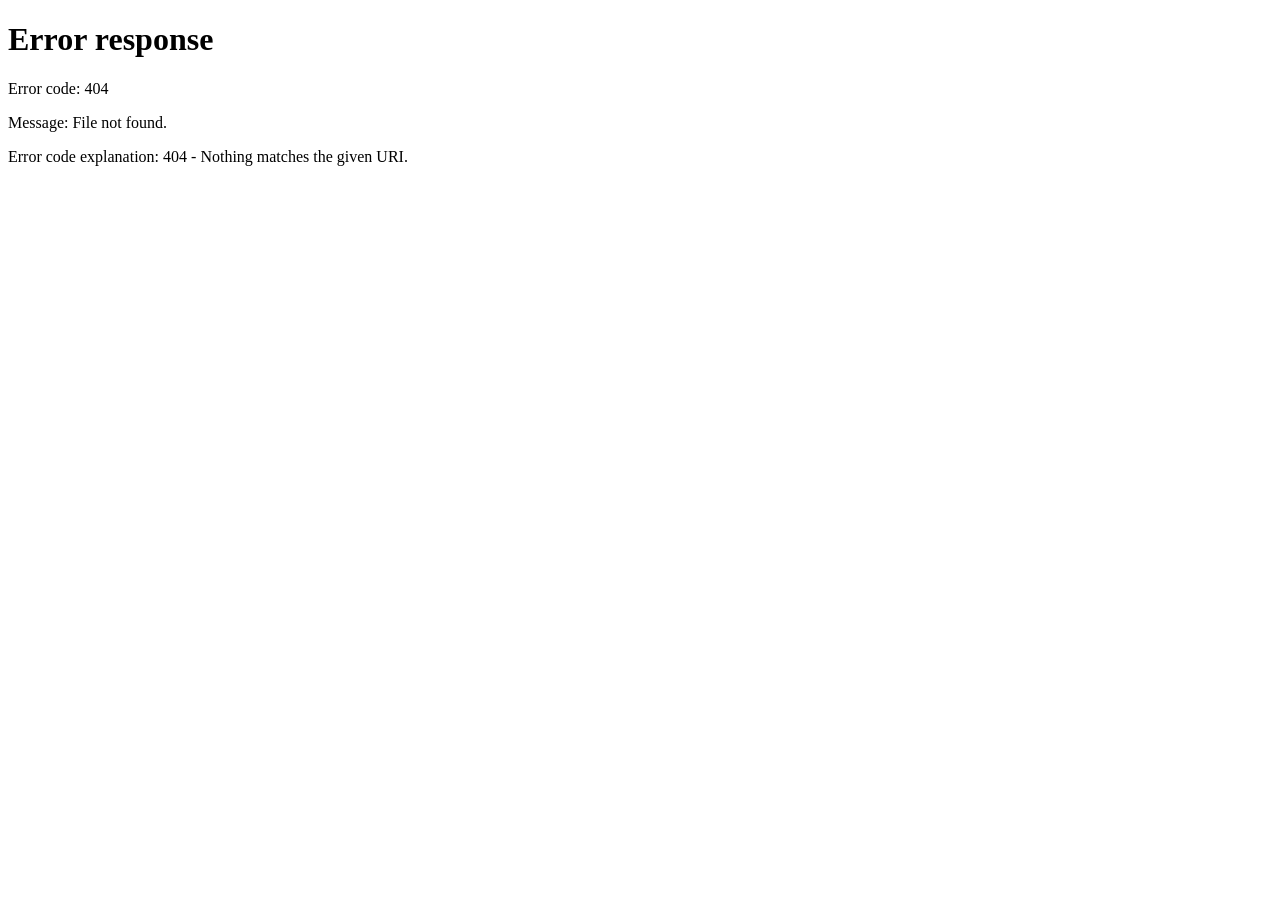
==== about.html @ 1d222ecc "Login Sequence, membershis and instruct completed," ====
<!DOCTYPE html>
<html lang="en">
<head>
  <meta charset="UTF-8">
  <meta name="viewport" content="width=device-width, initial-scale=1.0">
  <title>About – DoBu Martial Arts</title>
  <link rel="stylesheet" href="style.css">
</head>
<body>

<!-- ===== NAVIGATION ===== -->
<nav class="navbar">
  <div class="nav-logo">
    <div class="logo-circle"></div>
    <div class="logo-text">
      <span class="logo-name">DOBU NAME</span>
      <span class="logo-tagline">MARTIAL ARTS</span>
    </div>
  </div>
  <ul class="nav-links">
    <li><a href="home.html">HOME</a></li>
    <li><a href="about.html" class="nav-active">ABOUT</a></li>
    <li><a href="membership.html">MEMBERSHIP</a></li>
    <li><a href="mytimetable.html">TIMETABLE</a></li>
    <li><a href="forum.html">FORUM</a></li>
    <li><a href="contact.html">CONTACT</a></li>
    <li><a href="myaccount.html">MY ACCOUNT</a></li>
    <li><button class="btn-logout" onclick="logout()">LOGOUT</button></li>
  </ul>
</nav>

<!-- ===== ABOUT ===== -->
<section id="about" class="about">
  <div class="about-inner">
    <div class="about-text">
      <h2>ABOUT US</h2>
      <div class="accent-bar yellow-bar"></div>
      <p>We are a community dedicated to building strong minds and bodies through traditional martial arts.</p>
      <p>Our mission is to help every student grow in discipline, respect and confidence — on and off the mat.</p>
    </div>
    <div class="about-photo">
      <div class="photo-placeholder green-border">PHOTO</div>
    </div>
  </div>

  <div class="path-section">
    <h3 class="path-heading">THE PATH OF GROWTH</h3>
    <div class="growth-grid">
      <div class="growth-card" style="border-color:#FFC107;">
        <div class="growth-icon yellow-icon">&#9651;</div>
        <h4>DISCIPLINE</h4>
        <p>Build consistency and self-control.</p>
      </div>
      <div class="growth-card" style="border-color:#FF8A00;">
        <div class="growth-icon orange-icon">&#9651;</div>
        <h4>RESPECT</h4>
        <p>Honor yourself and others.</p>
      </div>
      <div class="growth-card" style="border-color:#2ECC71;">
        <div class="growth-icon green-icon">&#9651;</div>
        <h4>FOCUS</h4>
        <p>Sharpen your mind and stay present.</p>
      </div>
      <div class="growth-card" style="border-color:#1E88E5;">
        <div class="growth-icon blue-icon">&#9651;</div>
        <h4>CONFIDENCE</h4>
        <p>Grow stronger everyday.</p>
      </div>
    </div>
  </div>
</section>

<!-- ===== FOOTER ===== -->
<footer class="footer">
  <div class="footer-grid">
    <div class="footer-brand">
      <div class="logo-text">
        <span class="logo-name">DOBU NAME</span>
        <span class="logo-tagline">MARTIAL ARTS</span>
      </div>
      <p>Building better people<br>through martial arts.</p>
      <div class="footer-social">
        <a href="#">f</a>
        <a href="#">ig</a>
        <a href="#">yt</a>
      </div>
    </div>
    <div class="footer-col">
      <h4>QUICK LINKS</h4>
      <a href="home.html">Home</a>
      <a href="about.html">About</a>
      <a href="membership.html">Membership</a>
      <a href="timetable.html">Timetable</a>
      <a href="forum.html">Forum</a>
      <a href="contact.html">Contact</a>
    </div>
    <div class="footer-col">
      <h4>PROGRAMS</h4>
      <a href="#">Kids</a>
      <a href="#">Teens</a>
      <a href="#">Adults</a>
      <a href="#">Competition</a>
      <a href="#">Private Lessons</a>
    </div>
    <div class="footer-col">
      <h4>GET IN TOUCH</h4>
      <p>01234 567890</p>
      <p>info@dojoname.com</p>
      <p>123 Dojo Way,<br>Martial City, MC 12345</p>
    </div>
  </div>
  <div class="footer-bottom">
    <p>© 2024 DoBu Martial Arts. All rights reserved.</p>
  </div>
</footer>

<script src="script.js"></script>
</body>
</html>
---- style.css ----
/* =============================================
   BELT COLOUR SYSTEM (used as design tokens)
   WHITE   #F5F5F5  — Beginner
   YELLOW  #FFC107  — Awareness
   ORANGE  #FF8A00  — Energy
   GREEN   #2ECC71  — Growth
   BLUE    #1E88E5  — Focus
   BROWN   #8B5A2B  — Maturity
   BLACK   #111111  — Mastery
   ============================================= */

:root {
  --white-belt:  #F5F5F5;
  --yellow-belt: #FFC107;
  --orange-belt: #FF8A00;
  --green-belt:  #2ECC71;
  --blue-belt:   #1E88E5;
  --brown-belt:  #8B5A2B;
  --black-belt:  #111111;

  --bg:          #0a0a0a;
  --bg-card:     #181818;
  --border:      #2a2a2a;
  --text:        #ffffff;
  --text-muted:  #888888;
}

/* ===== RESET ===== */
*, *::before, *::after { box-sizing: border-box; margin: 0; padding: 0; }
html { scroll-behavior: smooth; }

body {
  font-family: Arial, sans-serif;
  background: var(--bg);
  color: var(--text);
  padding: 0;
}

/* ===== NAVIGATION ===== */
.navbar {
  display: flex;
  align-items: center;
  justify-content: space-between;
  padding: 14px 40px;
  background: #080808;
  border-bottom: 1px solid var(--border);
  position: sticky;
  top: 0;
  z-index: 999;
}

.nav-logo {
  display: flex;
  align-items: center;
  gap: 10px;
}

.logo-circle {
  width: 34px;
  height: 34px;
  border-radius: 50%;
  border: 2px solid var(--yellow-belt);
  flex-shrink: 0;
}

.logo-text {
  display: flex;
  flex-direction: column;
  line-height: 1.2;
}

.logo-name {
  font-size: 14px;
  font-weight: 900;
  letter-spacing: 2px;
  color: var(--text);
}

.logo-tagline {
  font-size: 8px;
  letter-spacing: 3px;
  color: var(--text-muted);
  text-transform: uppercase;
}

.nav-links {
  list-style: none;
  display: flex;
  align-items: center;
  gap: 24px;
}

.nav-links a {
  text-decoration: none;
  font-size: 11px;
  font-weight: 700;
  letter-spacing: 1.5px;
  color: var(--text-muted);
  transition: color 0.2s;
}

.nav-links a:hover { color: var(--text); }

.nav-links a.nav-active {
  color: var(--text);
  border-bottom: 2px solid var(--yellow-belt);
  padding-bottom: 2px;
}

.btn-logout {
  background: transparent;
  border: 1px solid var(--border);
  color: var(--text-muted);
  font-size: 11px;
  font-weight: 700;
  letter-spacing: 1.5px;
  padding: 6px 14px;
  cursor: pointer;
  transition: all 0.2s;
}

.btn-logout:hover {
  border-color: var(--text-muted);
  color: var(--text);
}

/* ===== BUTTONS ===== */
.btn {
  display: inline-block;
  padding: 12px 26px;
  font-size: 12px;
  font-weight: 700;
  letter-spacing: 1.5px;
  text-decoration: none;
  cursor: pointer;
  border: 2px solid transparent;
  transition: opacity 0.2s, transform 0.1s;
  text-align: center;
}

.btn:hover { opacity: 0.88; transform: translateY(-1px); }

.btn-yellow { background: var(--yellow-belt); color: #000; }
.btn-green  { background: var(--green-belt);  color: #000; }
.btn-blue   { background: var(--blue-belt);   color: #fff; }
.btn-white  { background: var(--white-belt);  color: #000; }

.btn-outline {
  background: transparent;
  border-color: var(--text);
  color: var(--text);
}

.btn-outline:hover {
  background: var(--text);
  color: #000;
}

.full-width { width: 100%; }

/* ===== HERO ===== */
.hero {
  min-height: 100vh;
  background-image:
  linear-gradient(rgba(0,0,0,0.55), rgba(0,0,0,0.55)),
  url('Hero Background.png');
  background-size: cover;
  background-position: center;
  position: relative;
  position: relative;
  display: flex;
  flex-direction: column;
  justify-content: center;
  padding: 80px 60px 50px;
  overflow: hidden;

}


.hero-content {
  position: relative;
  z-index: 2;
  max-width: 620px;
}

.hero-title {
  font-size: clamp(48px, 6vw, 80px);
  font-weight: 900;
  line-height: 1.02;
  letter-spacing: -1px;
  text-transform: uppercase;
  margin-bottom: 20px;
}

.hero-sub {
  font-size: 14px;
  color: var(--text-muted);
  line-height: 1.7;
  margin-bottom: 32px;
}

.hero-buttons {
  display: flex;
  gap: 14px;
  flex-wrap: wrap;
}

/* Belt progression timeline */
.belt-progression {
  position: relative;
  z-index: 2;
  margin-top: 70px;
  padding-top: 30px;
  border-top: 1px solid var(--border);
}

.belt-label {
  font-size: 11px;
  letter-spacing: 2px;
  color: var(--text-muted);
  margin-bottom: 18px;
}

.belt-timeline {
  display: flex;
  align-items: center;
}

.belt-stop {
  display: flex;
  flex-direction: column;
  align-items: center;
  gap: 7px;
  min-width: 72px;
}

.belt-dot {
  width: 18px;
  height: 18px;
  border-radius: 50%;
  transition: transform 0.2s;
}

.belt-stop.active .belt-dot {
  width: 26px;
  height: 26px;
  box-shadow: 0 0 14px rgba(255,255,255,0.25);
}

.belt-name {
  font-size: 9px;
  font-weight: 700;
  letter-spacing: 1px;
}

.belt-rank {
  font-size: 8px;
  color: var(--text-muted);
  letter-spacing: 1px;
}

.belt-line {
  flex: 1;
  height: 2px;
  background: var(--border);
  margin-top: -24px;
}

/* ===== ABOUT ===== */
.about {
  padding: 90px 60px;
  background: #0d0d0d;
}

.about-inner {
  display: flex;
  gap: 60px;
  align-items: center;
  max-width: 1100px;
  margin: 0 auto 60px;
}

.about-text h2 {
  font-size: 38px;
  font-weight: 900;
  letter-spacing: 3px;
  margin-bottom: 14px;
}

.accent-bar {
  width: 48px;
  height: 3px;
  margin-bottom: 22px;
}

.yellow-bar { background: var(--yellow-belt); }

.about-text p {
  font-size: 14px;
  color: var(--text-muted);
  line-height: 1.75;
  margin-bottom: 12px;
  max-width: 420px;
}

.about-photo {
  flex-shrink: 0;
}

.photo-placeholder {
  width: 310px;
  height: 230px;
  background: var(--bg-card);
  display: flex;
  align-items: center;
  justify-content: center;
  font-size: 11px;
  letter-spacing: 4px;
  color: var(--text-muted);
  border: 2px solid;
}

.green-border { border-color: var(--green-belt); }

.path-section {
  max-width: 1100px;
  margin: 0 auto;
}

.path-heading {
  font-size: 16px;
  font-weight: 700;
  letter-spacing: 2px;
  margin-bottom: 22px;
}

.growth-grid {
  display: grid;
  grid-template-columns: repeat(4, 1fr);
  gap: 14px;
}

.growth-card {
  background: var(--bg-card);
  border: 1px solid;
  padding: 28px 20px;
  text-align: center;
}

.growth-icon {
  font-size: 28px;
  margin-bottom: 12px;
}

.yellow-icon { color: var(--yellow-belt); }
.orange-icon { color: var(--orange-belt); }
.green-icon  { color: var(--green-belt);  }
.blue-icon   { color: var(--blue-belt);   }

.growth-card h4 {
  font-size: 13px;
  font-weight: 900;
  letter-spacing: 2px;
  margin-bottom: 8px;
}

.growth-card p {
  font-size: 12px;
  color: var(--text-muted);
  line-height: 1.5;
}

/* ===== MEMBERSHIP ===== */
.membership {
  padding: 90px 60px;
  background: var(--bg);
  text-align: center;
}

.membership h2 {
  font-size: 38px;
  font-weight: 900;
  letter-spacing: 3px;
  margin-bottom: 10px;
}

.section-sub {
  font-size: 13px;
  color: var(--text-muted);
  margin-bottom: 40px;
}

.pricing-grid {
  display: grid;
  grid-template-columns: repeat(4, 1fr);
  gap: 14px;
  max-width: 1100px;
  margin: 0 auto 24px;
}

.pricing-card {
  background: var(--bg-card);
  border: 1px solid;
  padding: 32px 22px;
  text-align: center;
}

.pricing-card h3 {
  font-size: 13px;
  font-weight: 900;
  letter-spacing: 2px;
  margin-bottom: 6px;
}

.plan-sub {
  font-size: 11px;
  color: var(--text-muted);
  margin-bottom: 20px;
}

.plan-price {
  font-size: 46px;
  font-weight: 900;
  margin-bottom: 22px;
  line-height: 1;
}

.plan-price sup {
  font-size: 24px;
  vertical-align: super;
  line-height: 0;
}

.plan-price span {
  font-size: 14px;
  color: var(--text-muted);
  font-weight: 400;
}

.plan-features {
  list-style: none;
  text-align: left;
  margin-bottom: 26px;
}

.plan-features li {
  font-size: 12px;
  color: var(--text-muted);
  padding: 7px 0;
  border-bottom: 1px solid var(--border);
}

.plan-features li::before {
  content: '✓ ';
  color: var(--green-belt);
}

.discount-banner {
  display: flex;
  align-items: center;
  gap: 20px;
  max-width: 1100px;
  margin: 0 auto;
  background: var(--bg-card);
  border: 1px solid var(--border);
  padding: 22px 30px;
  text-align: left;
}

.discount-icon {
  font-size: 28px;
  color: var(--yellow-belt);
  flex-shrink: 0;
}

.discount-banner strong {
  display: block;
  font-size: 13px;
  letter-spacing: 1px;
  margin-bottom: 4px;
}

.discount-banner p {
  font-size: 12px;
  color: var(--text-muted);
}

/* ===== TIMETABLE PREVIEW ===== */
.timetable-preview {
  padding: 90px 60px;
  background: #0d0d0d;
  text-align: center;
}

.timetable-preview h2 {
  font-size: 38px;
  font-weight: 900;
  letter-spacing: 3px;
  margin-bottom: 10px;
}

.timetable-table-wrap {
  overflow-x: auto;
  margin: 30px 0;
}

.timetable-table {
  width: 100%;
  border-collapse: collapse;
  font-size: 12px;
  text-align: center;
}

.timetable-table th {
  background: var(--bg-card);
  padding: 12px 16px;
  font-size: 11px;
  letter-spacing: 1.5px;
  border: 1px solid var(--border);
  color: var(--text-muted);
}

.timetable-table td {
  padding: 10px 8px;
  border: 1px solid var(--border);
  min-width: 100px;
  height: 50px;
}

.time-col {
  font-size: 11px;
  color: var(--text-muted);
  white-space: nowrap;
  padding: 0 16px;
}

.class-tag {
  display: inline-block;
  padding: 4px 8px;
  font-size: 10px;
  font-weight: 700;
  letter-spacing: 1px;
  border-radius: 2px;
}

.class-tag.beg { background: rgba(255,193,7,0.15);  color: var(--yellow-belt); }
.class-tag.int { background: rgba(30,136,229,0.15);  color: var(--blue-belt);   }
.class-tag.adv { background: rgba(255,138,0,0.15);   color: var(--orange-belt); }
.class-tag.all { background: rgba(46,204,113,0.15);  color: var(--green-belt);  }

/* ===== CONTACT + FORUM ===== */
.contact-forum {
  padding: 90px 60px;
  background: var(--bg);
  display: grid;
  grid-template-columns: 1fr 1fr;
  gap: 60px;
  max-width: 1200px;
  margin: 0 auto;
}

.contact-col h2,
.forum-col h2 {
  font-size: 26px;
  font-weight: 900;
  letter-spacing: 2px;
  margin-bottom: 14px;
}

.contact-list {
  margin: 20px 0;
}

.contact-item {
  display: flex;
  align-items: flex-start;
  gap: 14px;
  padding: 14px 0;
  border-bottom: 1px solid var(--border);
  font-size: 13px;
  color: var(--text-muted);
}

.ci-icon {
  font-size: 16px;
  flex-shrink: 0;
  margin-top: 1px;
}

.contact-item strong { color: var(--text); }

.contact-col .btn { margin-top: 22px; }

/* Forum list */
.forum-list {
  border: 1px solid var(--border);
  margin: 22px 0;
}

.forum-row {
  display: flex;
  align-items: center;
  gap: 16px;
  padding: 18px 20px;
  border-bottom: 1px solid var(--border);
  transition: background 0.15s;
}

.forum-row:last-child { border-bottom: none; }
.forum-row:hover { background: var(--bg-card); }

.forum-icon {
  font-size: 22px;
  color: var(--text-muted);
  flex-shrink: 0;
}

.forum-info {
  flex: 1;
  display: flex;
  flex-direction: column;
  gap: 4px;
}

.forum-info strong { font-size: 13px; }
.forum-info span   { font-size: 11px; color: var(--text-muted); }

.forum-meta {
  display: flex;
  flex-direction: column;
  align-items: flex-end;
  gap: 5px;
}

.forum-count {
  width: 28px;
  height: 28px;
  border-radius: 50%;
  display: flex;
  align-items: center;
  justify-content: center;
  font-size: 11px;
  font-weight: 700;
}

.forum-time { font-size: 10px; color: var(--text-muted); }

/* ===== FOOTER ===== */
.footer {
  background: #050505;
  border-top: 1px solid var(--border);
  padding: 60px 60px 24px;
}

.footer-grid {
  display: grid;
  grid-template-columns: 2fr 1fr 1fr 1fr;
  gap: 40px;
  max-width: 1100px;
  margin: 0 auto 40px;
}

.footer-brand p {
  font-size: 12px;
  color: var(--text-muted);
  margin-top: 14px;
  line-height: 1.6;
}

.footer-social {
  display: flex;
  gap: 8px;
  margin-top: 18px;
}

.footer-social a {
  display: inline-flex;
  align-items: center;
  justify-content: center;
  width: 30px;
  height: 30px;
  border: 1px solid var(--border);
  color: var(--text-muted);
  text-decoration: none;
  font-size: 11px;
  font-weight: 700;
  transition: all 0.2s;
}

.footer-social a:hover {
  border-color: var(--yellow-belt);
  color: var(--yellow-belt);
}

.footer-col h4 {
  font-size: 11px;
  font-weight: 700;
  letter-spacing: 2px;
  margin-bottom: 16px;
  color: var(--text);
}

.footer-col a,
.footer-col p {
  display: block;
  font-size: 12px;
  color: var(--text-muted);
  text-decoration: none;
  margin-bottom: 8px;
  line-height: 1.6;
  transition: color 0.2s;
}

.footer-col a:hover { color: var(--text); }

.footer-bottom {
  max-width: 1100px;
  margin: 0 auto;
  padding-top: 20px;
  border-top: 1px solid var(--border);
  text-align: center;
}

.footer-bottom p {
  font-size: 11px;
  color: var(--text-muted);
}

/* ===== LEGACY: keep .box and .slot for other pages ===== */
.box {
  background: var(--bg-card);
  padding: 20px;
  max-width: 300px;
  border: 1px solid var(--border);
}

.slot {
  background: var(--bg-card);
  padding: 10px;
  margin-bottom: 10px;
  display: flex;
  justify-content: space-between;
  max-width: 500px;
  border: 1px solid var(--border);
}
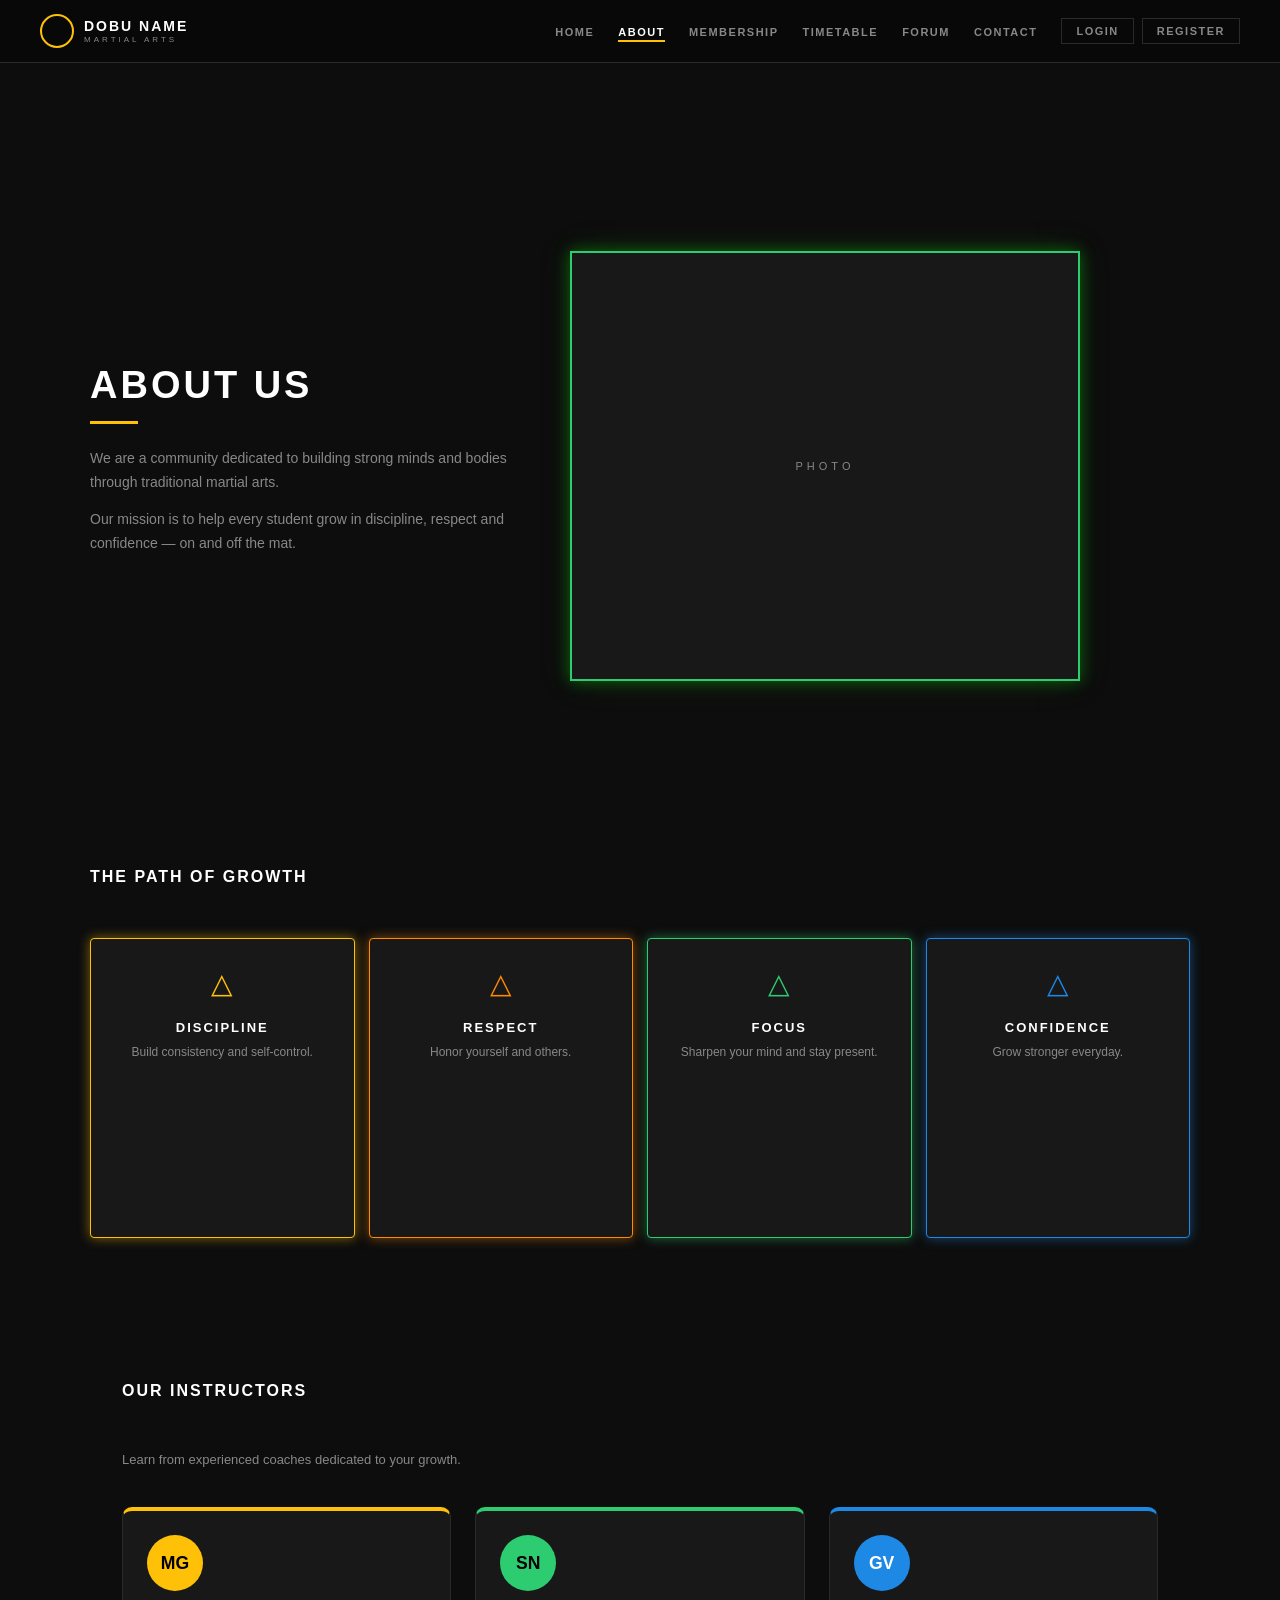
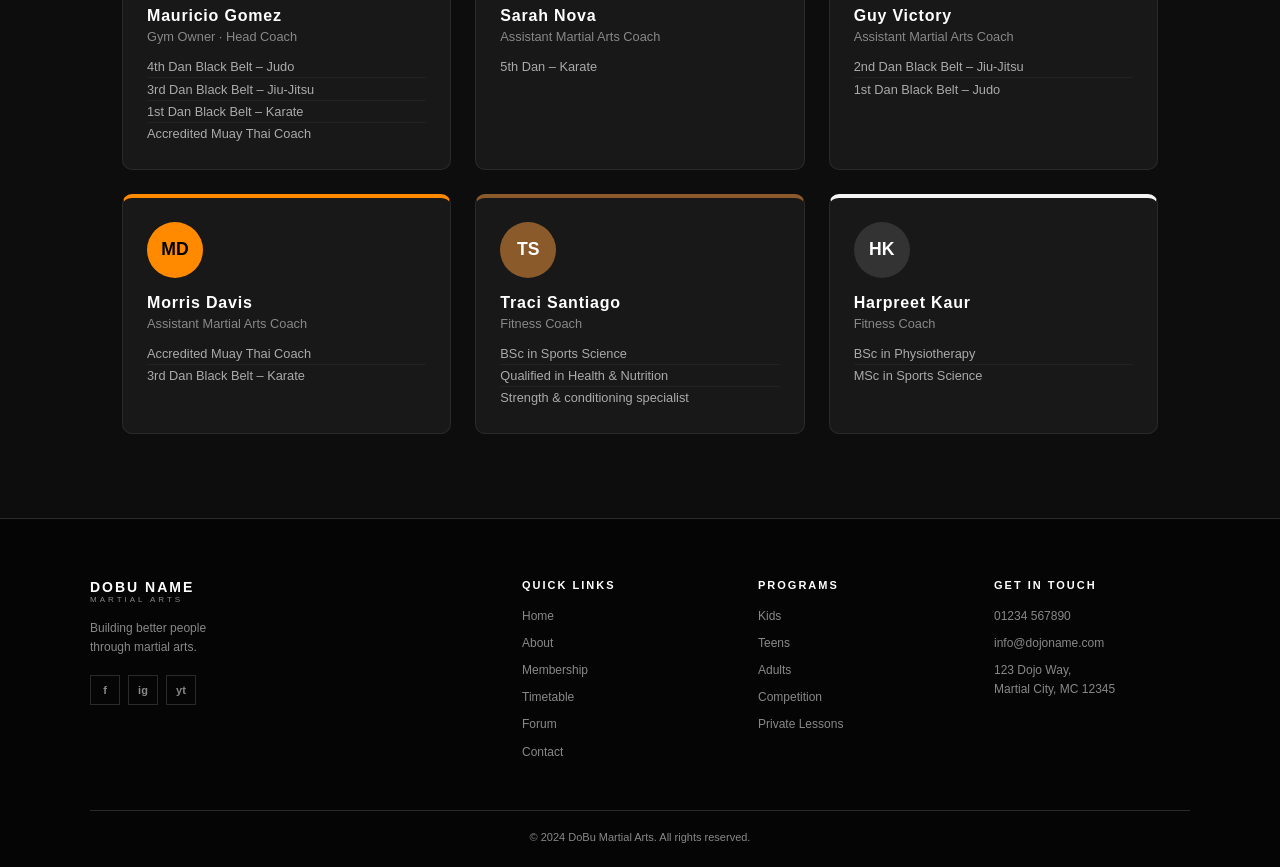
==== commit 10274fc2: "Update website pages and add login /register" ====
--- a/about.html
+++ b/about.html
@@ -24,8 +24,7 @@
     <li><a href="mytimetable.html">TIMETABLE</a></li>
     <li><a href="forum.html">FORUM</a></li>
     <li><a href="contact.html">CONTACT</a></li>
-    <li><a href="myaccount.html">MY ACCOUNT</a></li>
-    <li><button class="btn-logout" onclick="logout()">LOGOUT</button></li>
+    <li id="auth-buttons"></li>
   </ul>
 </nav>
 
@@ -46,28 +45,100 @@
   <div class="path-section">
     <h3 class="path-heading">THE PATH OF GROWTH</h3>
     <div class="growth-grid">
-      <div class="growth-card" style="border-color:#FFC107;">
+      <div class="growth-card" style="border-color:#FFC107; box-shadow: 0 0 12px rgba(255,193,7,0.5);">
         <div class="growth-icon yellow-icon">&#9651;</div>
         <h4>DISCIPLINE</h4>
         <p>Build consistency and self-control.</p>
       </div>
-      <div class="growth-card" style="border-color:#FF8A00;">
+      <div class="growth-card" style="border-color:#FF8A00; box-shadow: 0 0 12px rgba(255,138,0,0.5);">
         <div class="growth-icon orange-icon">&#9651;</div>
         <h4>RESPECT</h4>
         <p>Honor yourself and others.</p>
       </div>
-      <div class="growth-card" style="border-color:#2ECC71;">
+      <div class="growth-card" style="border-color:#2ECC71; box-shadow: 0 0 12px rgba(46,204,113,0.5);">
         <div class="growth-icon green-icon">&#9651;</div>
         <h4>FOCUS</h4>
         <p>Sharpen your mind and stay present.</p>
       </div>
-      <div class="growth-card" style="border-color:#1E88E5;">
+      <div class="growth-card"  style="border-color:#1E88E5; box-shadow: 0 0 12px rgba(30,136,229,0.5);">
         <div class="growth-icon blue-icon">&#9651;</div>
         <h4>CONFIDENCE</h4>
         <p>Grow stronger everyday.</p>
       </div>
     </div>
   </div>
+  <!-- ===== INSTRUCTORS ===== -->
+<div class="instructors-section">
+  <h3 class="path-heading">OUR INSTRUCTORS</h3>
+  <p class="section-sub">Learn from experienced coaches dedicated to your growth.</p>
+
+  <div class="instructors-grid">
+
+    <div class="instructor-card" style="border-top-color:#FFC107;">
+      <div class="instructor-avatar" style="background:#FFC107; color:#000;">MG</div>
+      <h4>Mauricio Gomez</h4>
+      <p class="instructor-role">Gym Owner · Head Coach</p>
+      <ul class="instructor-creds">
+        <li>4th Dan Black Belt – Judo</li>
+        <li>3rd Dan Black Belt – Jiu-Jitsu</li>
+        <li>1st Dan Black Belt – Karate</li>
+        <li>Accredited Muay Thai Coach</li>
+      </ul>
+    </div>
+
+    <div class="instructor-card" style="border-top-color:#2ECC71;">
+      <div class="instructor-avatar" style="background:#2ECC71; color:#000;">SN</div>
+      <h4>Sarah Nova</h4>
+      <p class="instructor-role">Assistant Martial Arts Coach</p>
+      <ul class="instructor-creds">
+        <li>5th Dan – Karate</li>
+      </ul>
+    </div>
+
+    <div class="instructor-card" style="border-top-color:#1E88E5;">
+      <div class="instructor-avatar" style="background:#1E88E5; color:#fff;">GV</div>
+      <h4>Guy Victory</h4>
+      <p class="instructor-role">Assistant Martial Arts Coach</p>
+      <ul class="instructor-creds">
+        <li>2nd Dan Black Belt – Jiu-Jitsu</li>
+        <li>1st Dan Black Belt – Judo</li>
+      </ul>
+    </div>
+
+    <div class="instructor-card" style="border-top-color:#FF8A00;">
+      <div class="instructor-avatar" style="background:#FF8A00; color:#000;">MD</div>
+      <h4>Morris Davis</h4>
+      <p class="instructor-role">Assistant Martial Arts Coach</p>
+      <ul class="instructor-creds">
+        <li>Accredited Muay Thai Coach</li>
+        <li>3rd Dan Black Belt – Karate</li>
+      </ul>
+    </div>
+
+    <div class="instructor-card" style="border-top-color:#8B5A2B;">
+      <div class="instructor-avatar" style="background:#8B5A2B; color:#fff;">TS</div>
+      <h4>Traci Santiago</h4>
+      <p class="instructor-role">Fitness Coach</p>
+      <ul class="instructor-creds">
+        <li>BSc in Sports Science</li>
+        <li>Qualified in Health & Nutrition</li>
+        <li>Strength & conditioning specialist</li>
+      </ul>
+    </div>
+
+    <div class="instructor-card" style="border-top-color:#F5F5F5;">
+      <div class="instructor-avatar" style="background:#333; color:#fff;">HK</div>
+      <h4>Harpreet Kaur</h4>
+      <p class="instructor-role">Fitness Coach</p>
+      <ul class="instructor-creds">
+        <li>BSc in Physiotherapy</li>
+        <li>MSc in Sports Science</li>
+      </ul>
+    </div>
+
+  </div>
+</div>
+
 </section>
 
 <!-- ===== FOOTER ===== -->
--- a/style.css
+++ b/style.css
@@ -155,32 +155,61 @@
   background: var(--text);
   color: #000;
 }
+#auth-buttons {
+  display: flex;
+  align-items: center;
+  gap: 0.5rem;
+}
 
 .full-width { width: 100%; }
+
+#hero_background
+{
+  background-size: cover;
+  background-position: center;
+  background-image:
+  linear-gradient(to right, 
+      rgba(0,0,0,0.8) 0%,      /* dark on left for text readability */
+      rgba(0,0,0,0.05) 30%,     /* lighter in middle where figure is */
+      rgba(0,0,0,0.3) 100%),   /* slightly darker on right edge */
+  url('Hero Background.png');
+  
+  padding: 100px 100px;
+  min-height: 85vh;
+  margin: 0%;
+  box-sizing: border-box;
+  align-items: center;
+  display: flex;
+  
+}
 
 /* ===== HERO ===== */
 .hero {
   min-height: 100vh;
-  background-image:
-  linear-gradient(rgba(0,0,0,0.55), rgba(0,0,0,0.55)),
-  url('Hero Background.png');
-  background-size: cover;
-  background-position: center;
-  position: relative;
   position: relative;
   display: flex;
   flex-direction: column;
   justify-content: center;
-  padding: 80px 60px 50px;
   overflow: hidden;
-
+  padding: 40px;
 }
 
 
 .hero-content {
   position: relative;
   z-index: 2;
-  max-width: 620px;
+  width: 100%;
+  display: flex;
+  flex-direction: row;
+  align-items: stretch;
+  justify-content: space-between;
+  gap: 60px;
+}
+.hero-text{
+  display: flex;
+  flex-direction: column;
+  justify-content: left;
+  max-width: 550px;
 }
 
 .hero-title {
@@ -204,26 +233,51 @@
   gap: 14px;
   flex-wrap: wrap;
 }
+.hero-photo {
+  flex-shrink: 0;
+  display: flex;
+ 
+  flex-direction: right center;
+  
+  align-items: center;
+  justify-content: center;
+  transform: translateX(-145px); /* move left toward the splash */
+}
+.hero-photo-placeholder{
+  width: 700px;
+  height: 100%;
+  min-height: 720px;
+  min-width:  700px;
+  
+
+}
+
+
 
 /* Belt progression timeline */
 .belt-progression {
   position: relative;
   z-index: 2;
-  margin-top: 70px;
-  padding-top: 30px;
+  margin-top: 0;
+  padding-top: 60px;
+  padding-bottom: 60px;
   border-top: 1px solid var(--border);
+  height: 300px;
 }
 
 .belt-label {
-  font-size: 11px;
-  letter-spacing: 2px;
-  color: var(--text-muted);
-  margin-bottom: 18px;
+  font-size: 30px;
+  font-weight: bolder;
+  
+  letter-spacing: 3px;
+  color: var(--text-light);
+  margin-bottom: 50px;
 }
 
 .belt-timeline {
   display: flex;
   align-items: center;
+  width: 100%;
 }
 
 .belt-stop {
@@ -231,44 +285,48 @@
   flex-direction: column;
   align-items: center;
   gap: 7px;
-  min-width: 72px;
+  min-width: 30px;;
+  
 }
 
 .belt-dot {
-  width: 18px;
-  height: 18px;
+  width: 28px;
+  height: 28px;
   border-radius: 50%;
   transition: transform 0.2s;
 }
 
-.belt-stop.active .belt-dot {
-  width: 26px;
-  height: 26px;
-  box-shadow: 0 0 14px rgba(255,255,255,0.25);
-}
+
 
 .belt-name {
-  font-size: 9px;
+  font-size: 15px;
   font-weight: 700;
+  letter-spacing: 1.5px;
+}
+
+.belt-rank {
+  font-size: 12px;
+  color: var(--text-muted);
   letter-spacing: 1px;
-}
-
-.belt-rank {
-  font-size: 8px;
-  color: var(--text-muted);
-  letter-spacing: 1px;
+  font-weight: bold;
+  
 }
 
 .belt-line {
   flex: 1;
-  height: 2px;
-  background: var(--border);
-  margin-top: -24px;
+  height: 3px;
+  background: white;
+  margin-top: -30px;
+  width: 10px;
+  opacity: 0.4 ;
+  min-width: 50px;
+  border-color: #888888;
+  box-shadow: 0 0 8px rgba(240, 234, 234, 0.897);
 }
 
 /* ===== ABOUT ===== */
 .about {
-  padding: 90px 60px;
+  padding: 20px 10px;
   background: #0d0d0d;
 }
 
@@ -277,7 +335,8 @@
   gap: 60px;
   align-items: center;
   max-width: 1100px;
-  margin: 0 auto 60px;
+  margin: 0 auto 20px;
+  min-height: 85vh;
 }
 
 .about-text h2 {
@@ -308,8 +367,8 @@
 }
 
 .photo-placeholder {
-  width: 310px;
-  height: 230px;
+  width: 510px;
+  height: 430px;
   background: var(--bg-card);
   display: flex;
   align-items: center;
@@ -317,7 +376,10 @@
   font-size: 11px;
   letter-spacing: 4px;
   color: var(--text-muted);
-  border: 2px solid;
+  border: 2px solid #3ce961;
+  box-shadow: 0 0 15px rgba(23, 223, 16, 0.4),
+              0 0 30px rgba(10, 95, 17, 0.2);
+  
 }
 
 .green-border { border-color: var(--green-belt); }
@@ -325,6 +387,7 @@
 .path-section {
   max-width: 1100px;
   margin: 0 auto;
+  min-height: 50vh;
 }
 
 .path-heading {
@@ -332,6 +395,7 @@
   font-weight: 700;
   letter-spacing: 2px;
   margin-bottom: 22px;
+  padding-bottom: 30px;
 }
 
 .growth-grid {
@@ -345,11 +409,14 @@
   border: 1px solid;
   padding: 28px 20px;
   text-align: center;
+  border-radius: 4px;
+  transition: box-shadow 0.3s;
+  height: 300px;
 }
 
 .growth-icon {
   font-size: 28px;
-  margin-bottom: 12px;
+  margin-bottom: 20px;
 }
 
 .yellow-icon { color: var(--yellow-belt); }
@@ -369,6 +436,116 @@
   color: var(--text-muted);
   line-height: 1.5;
 }
+/* ===== INSTRUCTORS ===== */
+.instructors-section {
+  padding: 4rem 2rem;
+  max-width: 1100px;
+  margin: 0 auto;
+}
+
+.instructors-grid {
+  display: grid;
+  grid-template-columns: repeat(3, 1fr);
+  gap: 1.5rem;
+  margin-top: 2rem;
+}
+
+.instructor-card {
+  background: #181818;
+  border: 1px solid #2a2a2a;
+  border-top: 4px solid #FFC107;
+  border-radius: 10px;
+  padding: 1.5rem;
+}
+
+.instructor-avatar {
+  width: 56px;
+  height: 56px;
+  border-radius: 50%;
+  display: flex;
+  align-items: center;
+  justify-content: center;
+  font-weight: 700;
+  font-size: 1.1rem;
+  margin-bottom: 1rem;
+}
+
+.instructor-card h4 {
+  font-size: 1rem;
+  letter-spacing: 0.05em;
+  margin-bottom: 0.25rem;
+}
+
+.instructor-role {
+  font-size: 0.8rem;
+  color: #888;
+  margin-bottom: 0.75rem;
+}
+
+.instructor-creds {
+  list-style: none;
+  padding: 0;
+  margin: 0;
+}
+
+.instructor-creds li {
+  font-size: 0.8rem;
+  color: #aaa;
+  padding: 0.2rem 0;
+  border-bottom: 1px solid #222;
+}
+
+.instructor-creds li:last-child {
+  border-bottom: none;
+}
+
+/* ===== ADDITIONAL SERVICES ===== */
+.services-grid {
+  display: grid;
+  grid-template-columns: repeat(3, 1fr);
+  gap: 1.5rem;
+  max-width: 900px;
+  margin: 1.5rem auto 0;
+}
+
+.service-card {
+  background: #181818;
+  border: 1px solid #2a2a2a;
+  border-radius: 10px;
+  padding: 1.5rem;
+}
+
+.service-card h4 {
+  font-size: 0.85rem;
+  letter-spacing: 0.1em;
+  margin-bottom: 0.5rem;
+}
+
+.service-card p {
+  font-size: 0.8rem;
+  color: #888;
+  margin-bottom: 0.75rem;
+}
+
+.service-price {
+  color: #FFC107;
+  font-size: 1.1rem;
+  font-weight: 700;
+}
+
+/* btn-orange and btn-brown for membership cards */
+.btn-orange {
+  background: #FF8A00;
+  color: #000;
+  border: none;
+}
+
+.btn-brown {
+  background: #8B5A2B;
+  color: #fff;
+  border: none;
+}
+
 
 /* ===== MEMBERSHIP ===== */
 .membership {
@@ -392,7 +569,7 @@
 
 .pricing-grid {
   display: grid;
-  grid-template-columns: repeat(4, 1fr);
+  grid-template-columns: repeat(3, 1fr);
   gap: 14px;
   max-width: 1100px;
   margin: 0 auto 24px;
@@ -543,10 +720,13 @@
   border-radius: 2px;
 }
 
-.class-tag.beg { background: rgba(255,193,7,0.15);  color: var(--yellow-belt); }
-.class-tag.int { background: rgba(30,136,229,0.15);  color: var(--blue-belt);   }
-.class-tag.adv { background: rgba(255,138,0,0.15);   color: var(--orange-belt); }
-.class-tag.all { background: rgba(46,204,113,0.15);  color: var(--green-belt);  }
+.class-tag.jiu-jitsu    { background: rgba(30,136,229,0.15);  color: #1E88E5; }
+.class-tag.karate       { background: rgba(230,57,70,0.15);   color: #E63946; }
+.class-tag.judo         { background: rgba(255,193,7,0.15);   color: #FFC107; }
+.class-tag.muay-thai    { background: rgba(255,138,0,0.15);   color: #FF8A00; }
+.class-tag.kids         { background: rgba(46,204,113,0.15);  color: #2ECC71; }
+.class-tag.private      { background: rgba(155,89,182,0.15);  color: #9B59B6; }
+.class-tag.open-mat     { background: rgba(136,136,136,0.15); color: #888888; }
 
 /* ===== CONTACT + FORUM ===== */
 .contact-forum {
@@ -743,3 +923,112 @@
   max-width: 500px;
   border: 1px solid var(--border);
 }
+/* ===== LOGIN PAGE ===== */
+.login-page {
+  display: flex;
+  align-items: center;
+  justify-content: center;
+  min-height: 100vh;
+  background: #0a0a0a;
+}
+
+.login-card {
+  background: #181818;
+  border: 1px solid #2a2a2a;
+  border-radius: 12px;
+  padding: 2.5rem 2rem;
+  width: 100%;
+  max-width: 400px;
+}
+
+.login-input {
+  width: 100%;
+  padding: 0.75rem 1rem;
+  margin-bottom: 1rem;
+  background: #111;
+  border: 1px solid #333;
+  border-radius: 6px;
+  color: #fff;
+  font-size: 0.95rem;
+  box-sizing: border-box;
+}
+
+.login-input:focus {
+  outline: none;
+  border-color: #FFC107;
+}
+
+/* ===== LOGIN / REGISTER SHARED ===== */
+.login-card-logo {
+  justify-content: center;
+  margin-bottom: 1.5rem;
+}
+
+.login-card-title {
+  text-align: center;
+  letter-spacing: 0.15em;
+  margin-bottom: 0.25rem;
+}
+
+.login-subtitle {
+  text-align: center;
+  color: #888;
+  margin-bottom: 2rem;
+  font-size: 0.85rem;
+}
+
+.login-btn {
+  width: 100%;
+  margin-top: 1rem;
+}
+
+.login-footer {
+  text-align: center;
+  margin-top: 1.5rem;
+  font-size: 0.85rem;
+  color: #888;
+}
+
+.login-link {
+  color: #FFC107;
+}
+
+.login-error {
+  color: #e74c3c;
+  text-align: center;
+  margin-top: 1rem;
+  font-size: 0.85rem;
+}
+
+/* ===== MY ACCOUNT PAGE ===== */
+.account-section {
+  max-width: 1000px;
+  margin: 0 auto;
+  padding: 4rem 2rem;
+}
+
+.account-grid {
+  display: flex;
+  gap: 2rem;
+  align-items: flex-start;
+}
+
+.account-card {
+  flex: 1;
+  background: #181818;
+  border: 1px solid #2a2a2a;
+  border-radius: 12px;
+  padding: 2rem;
+}
+
+.membership-value {
+  color: #FFC107;
+  font-size: 1.1rem;
+  margin-top: 0.5rem;
+}
+
+#auth-buttons {
+  display: flex;
+  align-items: center;
+  gap: 0.5rem;
+}
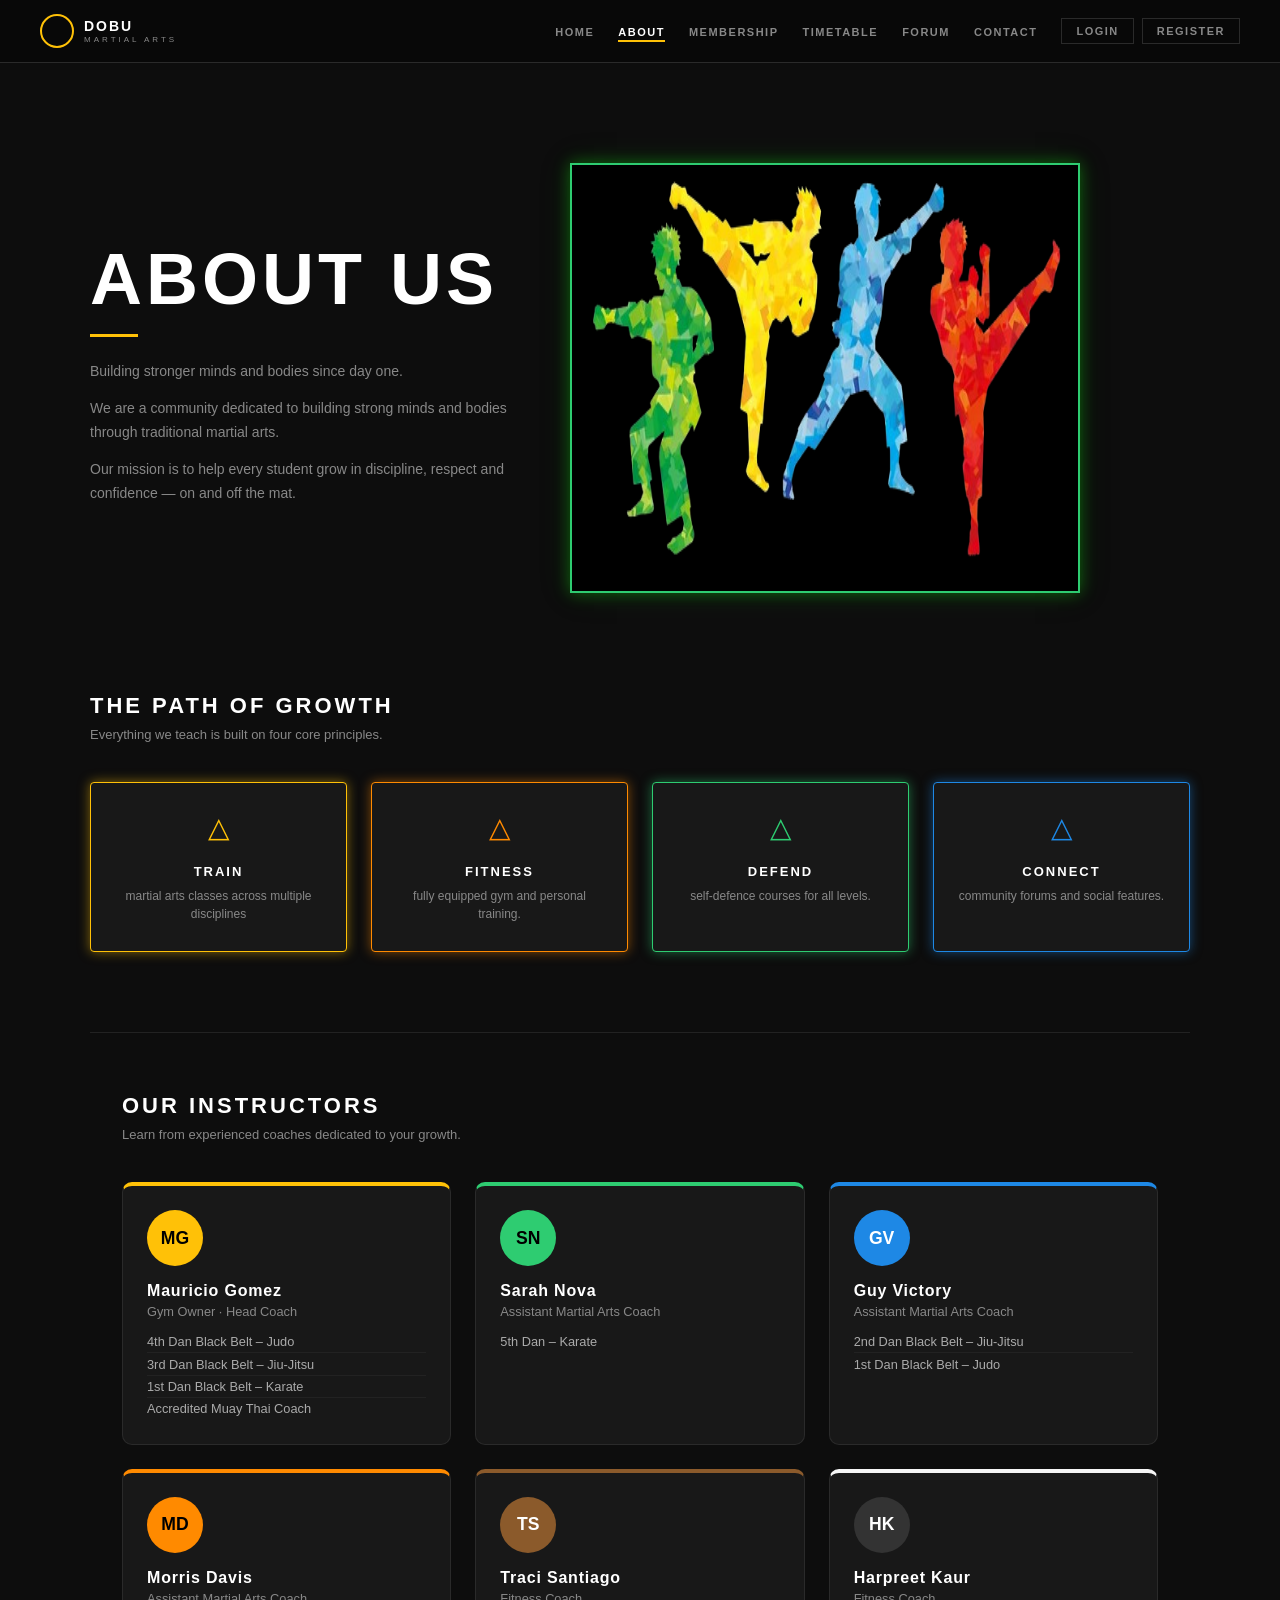
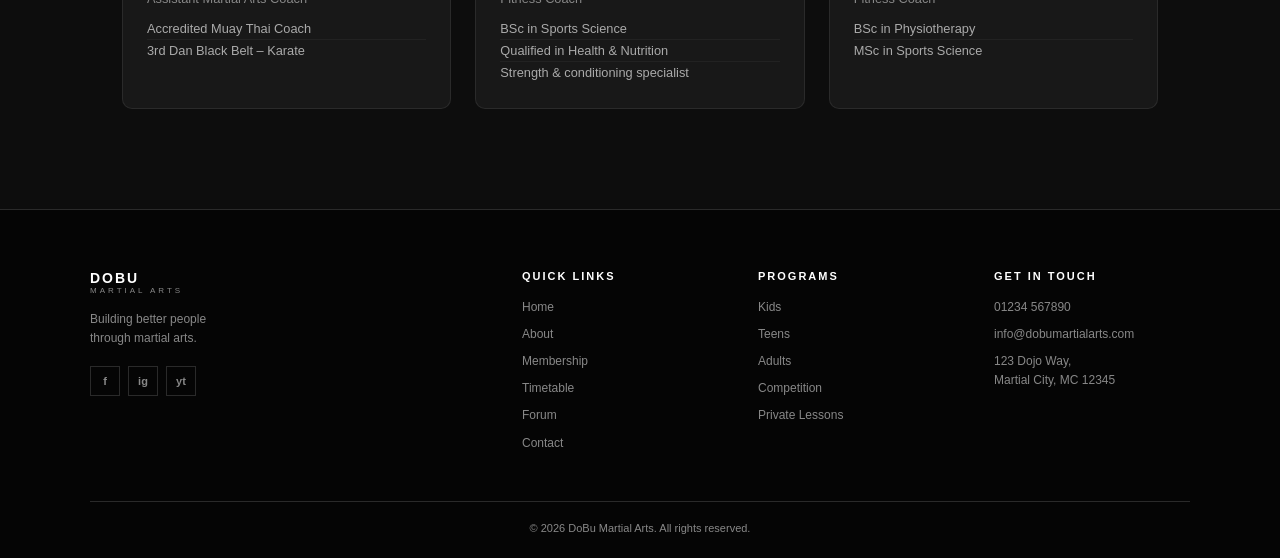
==== commit d758d4b1: "removed sub folder" ====
--- a/about.html
+++ b/about.html
@@ -13,12 +13,12 @@
   <div class="nav-logo">
     <div class="logo-circle"></div>
     <div class="logo-text">
-      <span class="logo-name">DOBU NAME</span>
+      <span class="logo-name">DOBU </span>
       <span class="logo-tagline">MARTIAL ARTS</span>
     </div>
   </div>
   <ul class="nav-links">
-    <li><a href="home.html">HOME</a></li>
+    <li><a href="index.html">HOME</a></li>
     <li><a href="about.html" class="nav-active">ABOUT</a></li>
     <li><a href="membership.html">MEMBERSHIP</a></li>
     <li><a href="mytimetable.html">TIMETABLE</a></li>
@@ -34,36 +34,38 @@
     <div class="about-text">
       <h2>ABOUT US</h2>
       <div class="accent-bar yellow-bar"></div>
+      <p> Building stronger minds and bodies since day one.</p>
       <p>We are a community dedicated to building strong minds and bodies through traditional martial arts.</p>
       <p>Our mission is to help every student grow in discipline, respect and confidence — on and off the mat.</p>
     </div>
     <div class="about-photo">
-      <div class="photo-placeholder green-border">PHOTO</div>
+      <img src="abt img.png" alt="martial art lesson" class="photo-placeholder green-border">
     </div>
   </div>
 
   <div class="path-section">
     <h3 class="path-heading">THE PATH OF GROWTH</h3>
+    <p class="path-intro section-sub"> Everything we teach is built on four core principles.</p>
     <div class="growth-grid">
       <div class="growth-card" style="border-color:#FFC107; box-shadow: 0 0 12px rgba(255,193,7,0.5);">
         <div class="growth-icon yellow-icon">&#9651;</div>
-        <h4>DISCIPLINE</h4>
-        <p>Build consistency and self-control.</p>
+        <h4>TRAIN</h4>
+        <p>martial arts classes across multiple disciplines</p>
       </div>
       <div class="growth-card" style="border-color:#FF8A00; box-shadow: 0 0 12px rgba(255,138,0,0.5);">
         <div class="growth-icon orange-icon">&#9651;</div>
-        <h4>RESPECT</h4>
-        <p>Honor yourself and others.</p>
+        <h4>FITNESS </h4>
+        <p> fully equipped gym and personal training.</p>
       </div>
       <div class="growth-card" style="border-color:#2ECC71; box-shadow: 0 0 12px rgba(46,204,113,0.5);">
         <div class="growth-icon green-icon">&#9651;</div>
-        <h4>FOCUS</h4>
-        <p>Sharpen your mind and stay present.</p>
+        <h4>DEFEND</h4>
+        <p> self-defence courses for all levels.</p>
       </div>
       <div class="growth-card"  style="border-color:#1E88E5; box-shadow: 0 0 12px rgba(30,136,229,0.5);">
         <div class="growth-icon blue-icon">&#9651;</div>
-        <h4>CONFIDENCE</h4>
-        <p>Grow stronger everyday.</p>
+        <h4>CONNECT</h4>
+        <p> community forums and social features.</p>
       </div>
     </div>
   </div>
@@ -146,7 +148,7 @@
   <div class="footer-grid">
     <div class="footer-brand">
       <div class="logo-text">
-        <span class="logo-name">DOBU NAME</span>
+        <span class="logo-name">DOBU </span>
         <span class="logo-tagline">MARTIAL ARTS</span>
       </div>
       <p>Building better people<br>through martial arts.</p>
@@ -158,7 +160,7 @@
     </div>
     <div class="footer-col">
       <h4>QUICK LINKS</h4>
-      <a href="home.html">Home</a>
+      <a href="index.html">Home</a>
       <a href="about.html">About</a>
       <a href="membership.html">Membership</a>
       <a href="timetable.html">Timetable</a>
@@ -176,12 +178,12 @@
     <div class="footer-col">
       <h4>GET IN TOUCH</h4>
       <p>01234 567890</p>
-      <p>info@dojoname.com</p>
+      <p>info@dobumartialarts.com</p>
       <p>123 Dojo Way,<br>Martial City, MC 12345</p>
     </div>
   </div>
   <div class="footer-bottom">
-    <p>© 2024 DoBu Martial Arts. All rights reserved.</p>
+    <p>© 2026 DoBu Martial Arts. All rights reserved.</p>
   </div>
 </footer>
 
--- a/style.css
+++ b/style.css
@@ -180,6 +180,8 @@
   box-sizing: border-box;
   align-items: center;
   display: flex;
+  position: relative;
+  overflow: hidden;
   
 }
 
@@ -193,7 +195,13 @@
   overflow: hidden;
   padding: 40px;
 }
-
+@media (max-width: 768px) {
+    .hero {
+        background-position: center top;
+        background-size: cover;
+        min-height: 100vh;
+    }
+}
 
 .hero-content {
   position: relative;
@@ -252,7 +260,41 @@
 
 }
 
-
+@media (max-width: 768px) {
+    #hero_background {
+        padding: 60px 20px;
+    }
+
+    .hero-content {
+        flex-direction: column;
+    }
+
+    .hero-text {
+        max-width: 100%;
+    }
+
+    .hero-photo {
+        transform: none;
+        width: 100%;
+    }
+
+    .hero-photo-placeholder {
+        width: 100%;
+        height: auto;
+        min-width: unset;
+        min-height: 400px;
+
+    }
+    body {
+        overflow-x: hidden;
+    }
+    
+    #hero_background {
+        width: 100%;
+        padding: 60px 20px;
+    }
+
+}
 
 /* Belt progression timeline */
 .belt-progression {
@@ -326,7 +368,7 @@
 
 /* ===== ABOUT ===== */
 .about {
-  padding: 20px 10px;
+  padding: 20px 60px;
   background: #0d0d0d;
 }
 
@@ -336,13 +378,14 @@
   align-items: center;
   max-width: 1100px;
   margin: 0 auto 20px;
-  min-height: 85vh;
+  min-height: auto;
+  padding: 80px 0;
 }
 
 .about-text h2 {
-  font-size: 38px;
+  font-size: 72px;
   font-weight: 900;
-  letter-spacing: 3px;
+  letter-spacing: 4px;
   margin-bottom: 14px;
 }
 
@@ -370,6 +413,10 @@
   width: 510px;
   height: 430px;
   background: var(--bg-card);
+  background-image: url('Cropped Background.png');
+  background-size: cover;
+  background-position: right;
+  transform: scaleX(-1); /* flips horizontally */
   display: flex;
   align-items: center;
   justify-content: center;
@@ -387,21 +434,30 @@
 .path-section {
   max-width: 1100px;
   margin: 0 auto;
-  min-height: 50vh;
+  padding-bottom: 80px;
 }
 
 .path-heading {
-  font-size: 16px;
-  font-weight: 700;
-  letter-spacing: 2px;
-  margin-bottom: 22px;
-  padding-bottom: 30px;
-}
-
+  font-size: 22px;
+  font-weight: 900;
+  letter-spacing: 3px;
+  margin-bottom: 8px;
+  padding-bottom: 0px;
+}
+.path-intro{
+  padding-left: 0;
+  margin-bottom: 28px;
+}
+.section-sub{
+  font-size: 13px;
+  color: var(--text-muted);
+  margin-bottom: 28px;
+  margin-top: 6px;
+}
 .growth-grid {
   display: grid;
   grid-template-columns: repeat(4, 1fr);
-  gap: 14px;
+  gap: 24px;
 }
 
 .growth-card {
@@ -411,7 +467,7 @@
   text-align: center;
   border-radius: 4px;
   transition: box-shadow 0.3s;
-  height: 300px;
+  height: auto;
 }
 
 .growth-icon {
@@ -438,9 +494,10 @@
 }
 /* ===== INSTRUCTORS ===== */
 .instructors-section {
-  padding: 4rem 2rem;
+  padding: 60px  2rem 80px;
   max-width: 1100px;
   margin: 0 auto;
+  border-top: 1px solid #222;
 }
 
 .instructors-grid {
@@ -506,6 +563,7 @@
   gap: 1.5rem;
   max-width: 900px;
   margin: 1.5rem auto 0;
+  padding-bottom: 30px ;
 }
 
 .service-card {
@@ -686,22 +744,25 @@
   border-collapse: collapse;
   font-size: 12px;
   text-align: center;
+  table-layout: fixed;
 }
 
 .timetable-table th {
   background: var(--bg-card);
-  padding: 12px 16px;
+  padding: 16px 18px;
   font-size: 11px;
-  letter-spacing: 1.5px;
+  font-weight: 700;
+  letter-spacing: 2px;
   border: 1px solid var(--border);
+  text-align: center;
   color: var(--text-muted);
 }
 
 .timetable-table td {
-  padding: 10px 8px;
+  padding: 0;
   border: 1px solid var(--border);
   min-width: 100px;
-  height: 50px;
+  height: 70px;
 }
 
 .time-col {
@@ -712,12 +773,17 @@
 }
 
 .class-tag {
-  display: inline-block;
-  padding: 4px 8px;
+  display: flex;
+  padding: 0;
   font-size: 10px;
   font-weight: 700;
   letter-spacing: 1px;
   border-radius: 2px;
+  align-items: center;
+  justify-content: center;
+  width: 96%;
+  height: 55px;
+
 }
 
 .class-tag.jiu-jitsu    { background: rgba(30,136,229,0.15);  color: #1E88E5; }
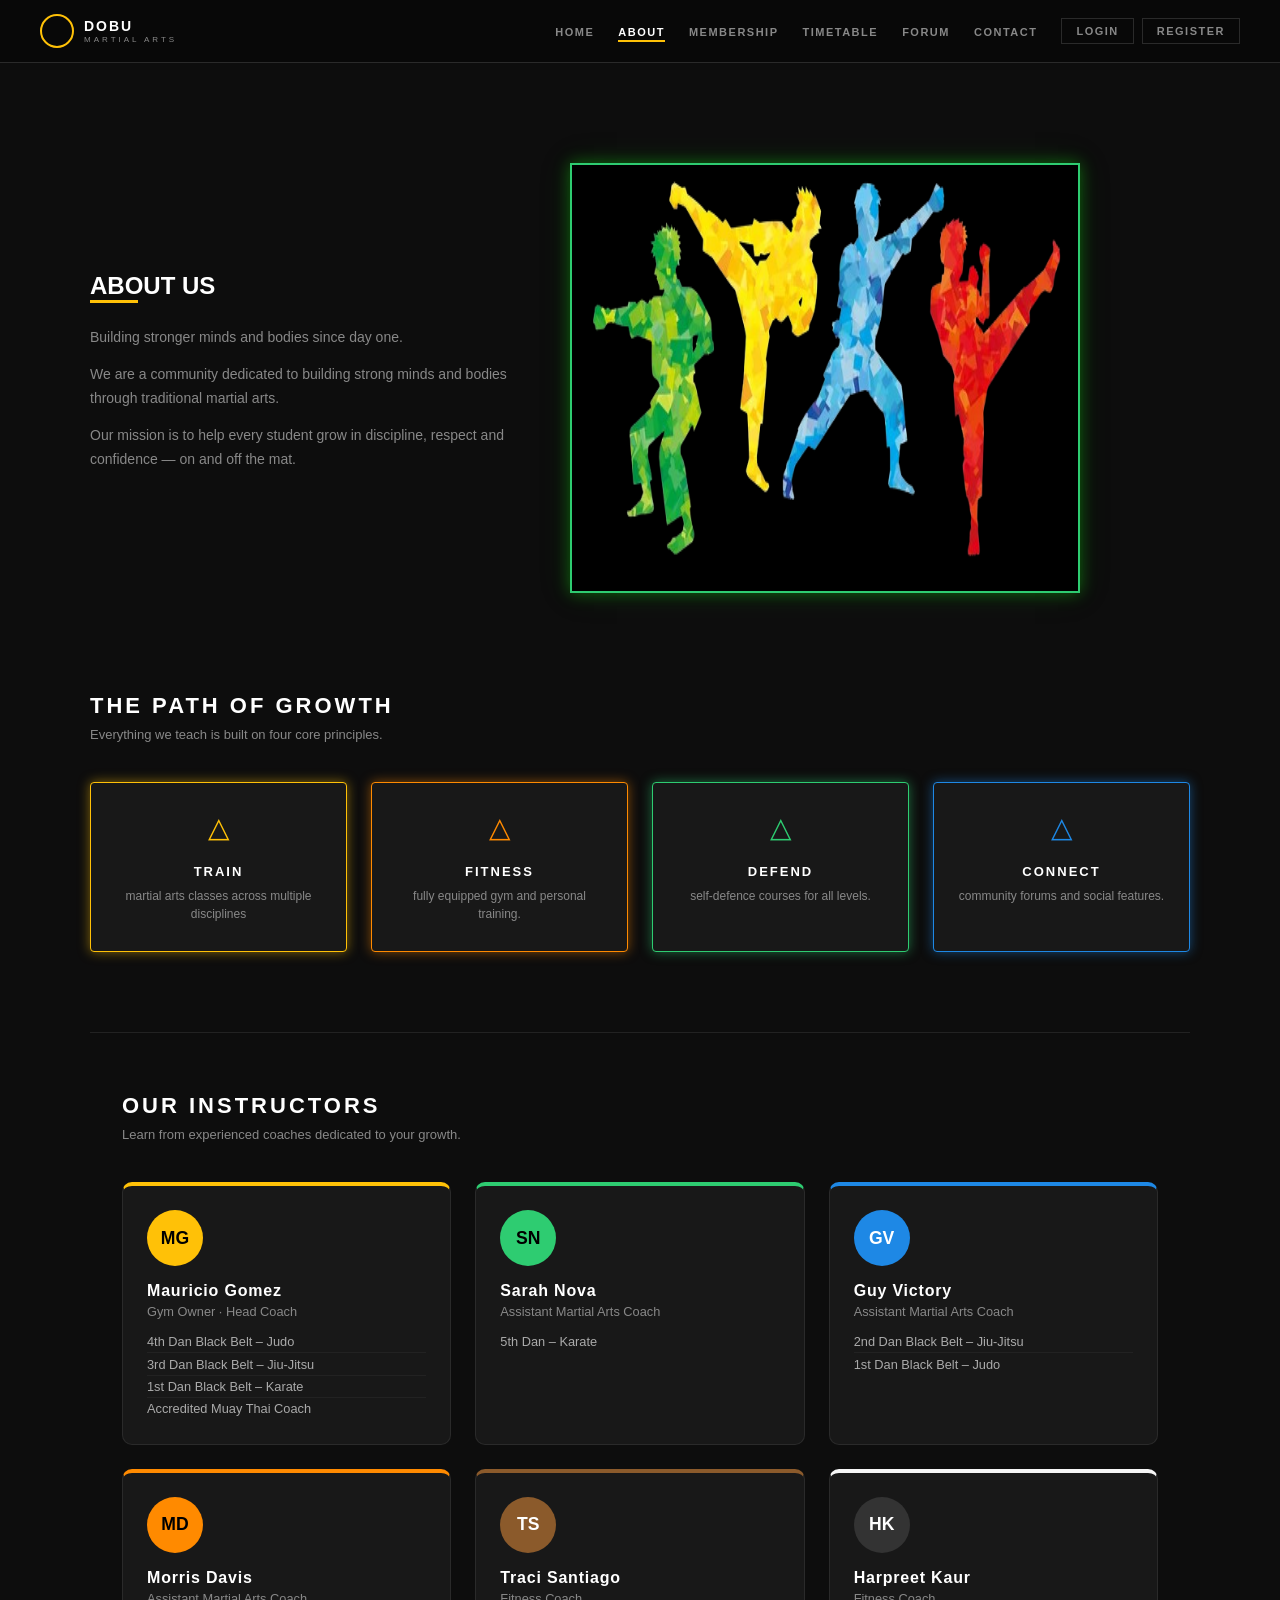
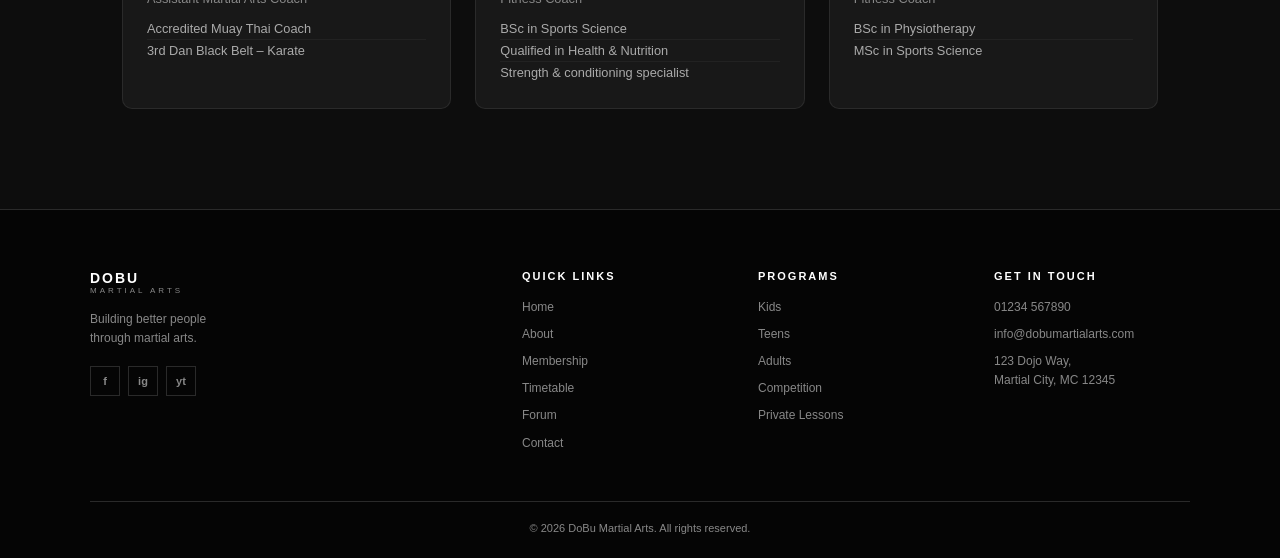
==== commit 05fad00a: "Fixed HTML validation errors" ====
--- a/about.html
+++ b/about.html
@@ -32,14 +32,14 @@
 <section id="about" class="about">
   <div class="about-inner">
     <div class="about-text">
-      <h2>ABOUT US</h2>
+      <h1>ABOUT US</h1>
       <div class="accent-bar yellow-bar"></div>
       <p> Building stronger minds and bodies since day one.</p>
       <p>We are a community dedicated to building strong minds and bodies through traditional martial arts.</p>
       <p>Our mission is to help every student grow in discipline, respect and confidence — on and off the mat.</p>
     </div>
     <div class="about-photo">
-      <img src="abt img.png" alt="martial art lesson" class="photo-placeholder green-border">
+      <img src="abt-img.png" alt="martial art lesson" class="photo-placeholder green-border">
     </div>
   </div>
 
--- a/style.css
+++ b/style.css
@@ -243,10 +243,7 @@
 }
 .hero-photo {
   flex-shrink: 0;
-  display: flex;
- 
-  flex-direction: right center;
-  
+  display: flex;  
   align-items: center;
   justify-content: center;
   transform: translateX(-145px); /* move left toward the splash */
